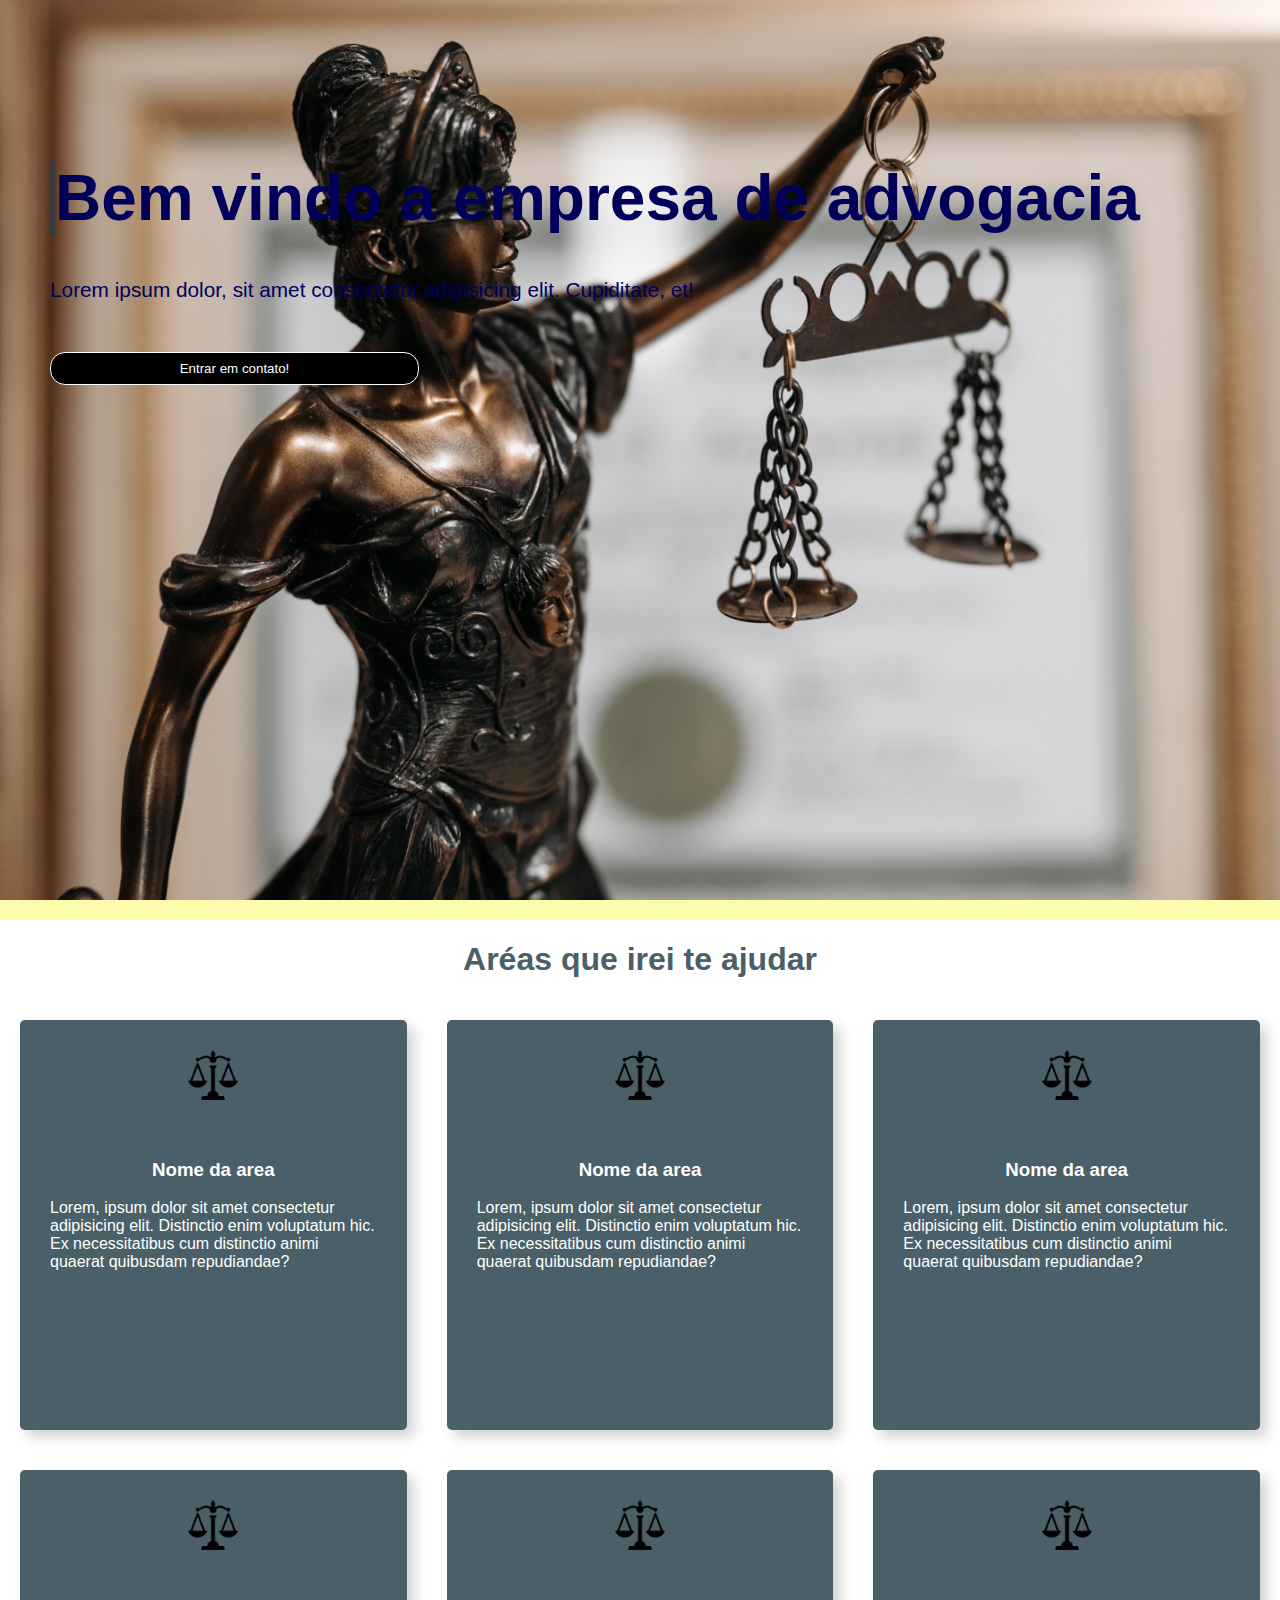
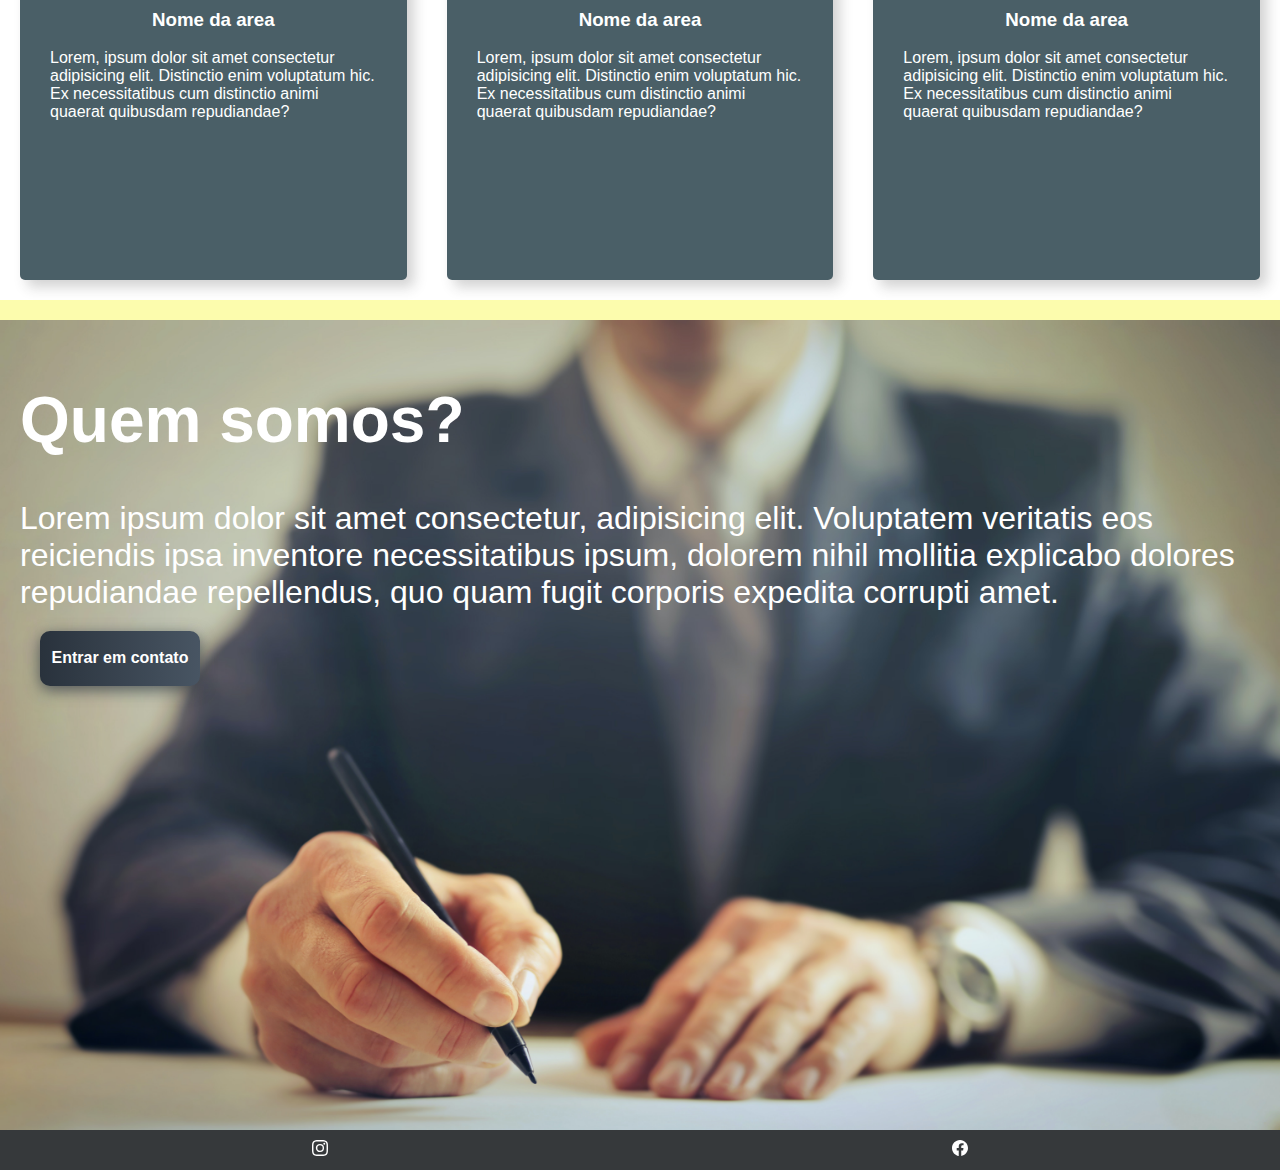
==== index.html @ be4ccffa "v" ====
<!DOCTYPE html>
<html lang="en">

<head>
    <meta charset="UTF-8">
    <meta http-equiv="X-UA-Compatible" content="IE=edge">
    <meta name="viewport" content="width=device-width, initial-scale=1.0">
    <title>Lawer Land</title>
    <link rel="stylesheet" href="style.css">
</head>

<body>

    <div class="header">
        <div class="container">
            <div class="title">
                <div class="logo"><img src="" alt=""></div>
                <h1>Bem vindo a empresa de advogacia </h1>
                <span class="text_about"> Lorem ipsum dolor, sit amet consectetur adipisicing elit. Cupiditate,
                    et!</span>
                <button class="bn1">Entrar em contato!</button>
            </div>
            <!-- <div class="background_img" style="background-color: pink;"><img src="" alt="imagem aqui"></div> -->
        </div>
    </div>

    <div class="separation"></div>


    <div class="container_categorias">
        <h1>Aréas que irei te ajudar</h1>
        <div class="categorias">

            <div class="card">
                <div class="card_img"> <img src="./media/lawerbalance.png" alt=""></div>
                <h3>Nome da area</h3>
                <div class="card_text">Lorem, ipsum dolor sit amet consectetur adipisicing elit. Distinctio enim
                    voluptatum hic. Ex necessitatibus cum distinctio animi quaerat quibusdam repudiandae?
                </div>
            </div>
            <div class="card">
                <div class="card_img"> <img src="./media/lawerbalance.png" alt=""></div>
                <h3>Nome da area</h3>
                <div class="card_text">Lorem, ipsum dolor sit amet consectetur adipisicing elit. Distinctio enim
                    voluptatum hic. Ex necessitatibus cum distinctio animi quaerat quibusdam repudiandae?
                </div>
            </div>
            <div class="card">
                <div class="card_img"> <img src="./media/lawerbalance.png" alt=""></div>
                <h3>Nome da area</h3>
                <div class="card_text">Lorem, ipsum dolor sit amet consectetur adipisicing elit. Distinctio enim
                    voluptatum hic. Ex necessitatibus cum distinctio animi quaerat quibusdam repudiandae?
                </div>
            </div>
            <div class="card">
                <div class="card_img"> <img src="./media/lawerbalance.png" alt=""></div>
                <h3>Nome da area</h3>
                <div class="card_text">Lorem, ipsum dolor sit amet consectetur adipisicing elit. Distinctio enim
                    voluptatum hic. Ex necessitatibus cum distinctio animi quaerat quibusdam repudiandae?
                </div>
            </div>
            <div class="card">
                <div class="card_img"> <img src="./media/lawerbalance.png" alt=""></div>
                <h3>Nome da area</h3>
                <div class="card_text">Lorem, ipsum dolor sit amet consectetur adipisicing elit. Distinctio enim
                    voluptatum hic. Ex necessitatibus cum distinctio animi quaerat quibusdam repudiandae?
                </div>
            </div>
            <div class="card">
                <div class="card_img"> <img src="./media/lawerbalance.png" alt=""></div>
                <h3>Nome da area</h3>
                <div class="card_text">Lorem, ipsum dolor sit amet consectetur adipisicing elit. Distinctio enim
                    voluptatum hic. Ex necessitatibus cum distinctio animi quaerat quibusdam repudiandae?
                </div>
            </div>


        </div>
    </div>

    <div class="separation"></div>

    <div class="about">

        <h1>Quem somos?</h1>
        <div class="about_text">Lorem ipsum dolor sit amet consectetur, adipisicing elit. Voluptatem veritatis eos
            reiciendis ipsa inventore necessitatibus ipsum, dolorem nihil mollitia explicabo dolores repudiandae
            repellendus, quo quam fugit corporis expedita corrupti amet.</div>
        <button class="bn632-hover bn25">Entrar em contato</button>

    </div>
    <div class="footer">
        <div class="social">
            <div class="social_icon">
                <svg xmlns="http://www.w3.org/2000/svg" width="16" height="16" fill="currentColor"
                    class="bi bi-instagram" viewBox="0 0 16 16">
                    <path
                        d="M8 0C5.829 0 5.556.01 4.703.048 3.85.088 3.269.222 2.76.42a3.917 3.917 0 0 0-1.417.923A3.927 3.927 0 0 0 .42 2.76C.222 3.268.087 3.85.048 4.7.01 5.555 0 5.827 0 8.001c0 2.172.01 2.444.048 3.297.04.852.174 1.433.372 1.942.205.526.478.972.923 1.417.444.445.89.719 1.416.923.51.198 1.09.333 1.942.372C5.555 15.99 5.827 16 8 16s2.444-.01 3.298-.048c.851-.04 1.434-.174 1.943-.372a3.916 3.916 0 0 0 1.416-.923c.445-.445.718-.891.923-1.417.197-.509.332-1.09.372-1.942C15.99 10.445 16 10.173 16 8s-.01-2.445-.048-3.299c-.04-.851-.175-1.433-.372-1.941a3.926 3.926 0 0 0-.923-1.417A3.911 3.911 0 0 0 13.24.42c-.51-.198-1.092-.333-1.943-.372C10.443.01 10.172 0 7.998 0h.003zm-.717 1.442h.718c2.136 0 2.389.007 3.232.046.78.035 1.204.166 1.486.275.373.145.64.319.92.599.28.28.453.546.598.92.11.281.24.705.275 1.485.039.843.047 1.096.047 3.231s-.008 2.389-.047 3.232c-.035.78-.166 1.203-.275 1.485a2.47 2.47 0 0 1-.599.919c-.28.28-.546.453-.92.598-.28.11-.704.24-1.485.276-.843.038-1.096.047-3.232.047s-2.39-.009-3.233-.047c-.78-.036-1.203-.166-1.485-.276a2.478 2.478 0 0 1-.92-.598 2.48 2.48 0 0 1-.6-.92c-.109-.281-.24-.705-.275-1.485-.038-.843-.046-1.096-.046-3.233 0-2.136.008-2.388.046-3.231.036-.78.166-1.204.276-1.486.145-.373.319-.64.599-.92.28-.28.546-.453.92-.598.282-.11.705-.24 1.485-.276.738-.034 1.024-.044 2.515-.045v.002zm4.988 1.328a.96.96 0 1 0 0 1.92.96.96 0 0 0 0-1.92zm-4.27 1.122a4.109 4.109 0 1 0 0 8.217 4.109 4.109 0 0 0 0-8.217zm0 1.441a2.667 2.667 0 1 1 0 5.334 2.667 2.667 0 0 1 0-5.334z" />
                </svg>
            </div>
            <div class="social_icon">
                <svg xmlns="http://www.w3.org/2000/svg" width="16" height="16" fill="currentColor"
                    class="bi bi-facebook" viewBox="0 0 16 16">
                    <path
                        d="M16 8.049c0-4.446-3.582-8.05-8-8.05C3.58 0-.002 3.603-.002 8.05c0 4.017 2.926 7.347 6.75 7.951v-5.625h-2.03V8.05H6.75V6.275c0-2.017 1.195-3.131 3.022-3.131.876 0 1.791.157 1.791.157v1.98h-1.009c-.993 0-1.303.621-1.303 1.258v1.51h2.218l-.354 2.326H9.25V16c3.824-.604 6.75-3.934 6.75-7.951z" />
                </svg>
            </div>
        </div>

        <!-- <div class="contact">
            <div class="contact_logo"><img src="./media/iconcompany.png" alt=""></div>
            <span>Lorem ipsum dolor sit amet, consectetur adipisicing elit. Nisi molestias molestiae voluptate inventore
                repellendus sapiente odio amet doloremque iste iure!</span>

            <h3>Minhas redes</h1>
                <div class="social">
                    <div class="social_icon">
                        <svg xmlns="http://www.w3.org/2000/svg" width="16" height="16" fill="currentColor"
                            class="bi bi-instagram" viewBox="0 0 16 16">
                            <path
                                d="M8 0C5.829 0 5.556.01 4.703.048 3.85.088 3.269.222 2.76.42a3.917 3.917 0 0 0-1.417.923A3.927 3.927 0 0 0 .42 2.76C.222 3.268.087 3.85.048 4.7.01 5.555 0 5.827 0 8.001c0 2.172.01 2.444.048 3.297.04.852.174 1.433.372 1.942.205.526.478.972.923 1.417.444.445.89.719 1.416.923.51.198 1.09.333 1.942.372C5.555 15.99 5.827 16 8 16s2.444-.01 3.298-.048c.851-.04 1.434-.174 1.943-.372a3.916 3.916 0 0 0 1.416-.923c.445-.445.718-.891.923-1.417.197-.509.332-1.09.372-1.942C15.99 10.445 16 10.173 16 8s-.01-2.445-.048-3.299c-.04-.851-.175-1.433-.372-1.941a3.926 3.926 0 0 0-.923-1.417A3.911 3.911 0 0 0 13.24.42c-.51-.198-1.092-.333-1.943-.372C10.443.01 10.172 0 7.998 0h.003zm-.717 1.442h.718c2.136 0 2.389.007 3.232.046.78.035 1.204.166 1.486.275.373.145.64.319.92.599.28.28.453.546.598.92.11.281.24.705.275 1.485.039.843.047 1.096.047 3.231s-.008 2.389-.047 3.232c-.035.78-.166 1.203-.275 1.485a2.47 2.47 0 0 1-.599.919c-.28.28-.546.453-.92.598-.28.11-.704.24-1.485.276-.843.038-1.096.047-3.232.047s-2.39-.009-3.233-.047c-.78-.036-1.203-.166-1.485-.276a2.478 2.478 0 0 1-.92-.598 2.48 2.48 0 0 1-.6-.92c-.109-.281-.24-.705-.275-1.485-.038-.843-.046-1.096-.046-3.233 0-2.136.008-2.388.046-3.231.036-.78.166-1.204.276-1.486.145-.373.319-.64.599-.92.28-.28.546-.453.92-.598.282-.11.705-.24 1.485-.276.738-.034 1.024-.044 2.515-.045v.002zm4.988 1.328a.96.96 0 1 0 0 1.92.96.96 0 0 0 0-1.92zm-4.27 1.122a4.109 4.109 0 1 0 0 8.217 4.109 4.109 0 0 0 0-8.217zm0 1.441a2.667 2.667 0 1 1 0 5.334 2.667 2.667 0 0 1 0-5.334z" />
                        </svg>
                    </div>
                    <div class="social_icon">
                        <svg xmlns="http://www.w3.org/2000/svg" width="16" height="16" fill="currentColor"
                            class="bi bi-facebook" viewBox="0 0 16 16">
                            <path
                                d="M16 8.049c0-4.446-3.582-8.05-8-8.05C3.58 0-.002 3.603-.002 8.05c0 4.017 2.926 7.347 6.75 7.951v-5.625h-2.03V8.05H6.75V6.275c0-2.017 1.195-3.131 3.022-3.131.876 0 1.791.157 1.791.157v1.98h-1.009c-.993 0-1.303.621-1.303 1.258v1.51h2.218l-.354 2.326H9.25V16c3.824-.604 6.75-3.934 6.75-7.951z" />
                        </svg>
                    </div>
                </div>
                <h3>Serviços</h3>
                <div>
                    <span>Serviço 1</span>
                    <span>Serviço 2</span>
                    <span>Serviço 3</span>
                </div>
        </div> -->


</body>

</html>
---- style.css ----
:root {
    --color-prim: #36393b;
    --color-2: #4a5f67;
    --color-3: #eee6ab;
    --color-4: #696758;

}

*,
*:before,
*:after {
    -webkit-box-sizing: border-box;
    -moz-box-sizing: border-box;
    box-sizing: border-box;
}

html {
    scroll-behavior: smooth;
}

body {
    margin: 0;
    font-family: 'Helvetica', 'Arial', sans-serif;
    color: white;
}

.header {
    padding-top: 100px;
    height: 100vh;
    background-image: url('./media/lawerback.jpg');
    background-size: cover;
    background-blend-mode: color-burn 2px;
    background-color: var(--color-prim);
    background-repeat: no-repeat;
    width: 100%;
    color: rgb(0, 0, 90);
}

.title {
    display: flex;
    flex-direction: column;
    padding-left: 50px;
    width: 100%;
}

.title h1 {
    border-left: 5px solid var(--color-prim);
    font-size: 400%;
}



.title .text_about {
    margin-bottom: 50px;
    font-size: 1.3rem;
}

.separation {
    width: 100%;
    height: 20px;
    background-color: rgb(252, 252, 173);
}


.categorias {
    width: 100%;
    display: grid;
    grid-template-columns: 1fr 1fr 1fr;
    min-height: 100vh;
    flex-direction: column;
}

.container_categorias h1 {
    color: var(--color-2);
    display: flex;
    justify-content: center;
}

.card {
    display: flex;
    background-color: #4a5f67;
    border-radius: 5px;
    box-shadow: 7px 7px 13px 0px rgb(50 50 50 / 22%);
    padding: 30px;
    margin: 20px;
    transition: all 0.3s ease-out;
    flex-direction: column;
    align-items: center;
}

.card_img {
    display: flex;
    justify-content: center;
    margin-bottom: 40px;
}

.card_img img {

    width: 50px;


}

.about {
    background-image: url('./media/pexels-andrea-piacquadio-3771097.jpg');
    background-size: cover;
    background-position: top;
    padding: 20px;
    min-height: 90vh;
    background-color: var(--color-prim);
}

.about h1 {
    font-size: 4rem;
}

.about_text {
    font-size: 200%;
}

.contact {
    min-height: 50vh;
    background-color: var(--color-prim);
}

.footer .social {
    height: 40px;
    display: flex;
    align-items: center;
    justify-content: space-around;
    background-color: var(--color-prim);
}

/* MEDIA SOCIAL */
@media(max-width:450px) {
    .title h1 {
        font-size: 300%;
    }

    .header {
        padding-top: 10px;
    }

    .title .text_about {
        margin-top: 40px;
        margin-bottom: 50px;
        font-size: 1.3rem;
    }

    .bn1 {
        width: 60% !important;
        height: 40px;
    }

    .categorias {
        grid-template-columns: 1fr;
    }

    .about_text {
        font-size: 150%;
    }
}

/* FEATURES */
.bn1 {
    width: 30%;
    background-color: #000000;
    display: inline-block;
    padding: 0.6em 1.7em;
    border: 0.1em solid #ffffff;
    margin: 0 0.3em 0.3em 0;
    border-radius: 1.12em;
    box-sizing: border-box;
    text-decoration: none;
    font-family: "Roboto", sans-serif;
    font-weight: 300;
    color: #ffffff;
    text-align: center;
    transition: all 0.2s;
}

.bn1:hover {
    color: #000000;
    background-color: #ffffff;
}


.bn632-hover {
    width: 160px;
    font-size: 16px;
    font-weight: 600;
    color: #fff;
    background-color: #000000;
    cursor: pointer;
    margin: 20px;
    height: 55px;
    text-align: center;
    border: none;
    background-size: 300% 100%;
    border-radius: 10px;
    moz-transition: all .4s ease-in-out;
    -o-transition: all .4s ease-in-out;
    -webkit-transition: all .4s ease-in-out;
    transition: all .4s ease-in-out;
}

.bn632-hover:hover {
    background-position: 100% 0;
    moz-transition: all .4s ease-in-out;
    -o-transition: all .4s ease-in-out;
    -webkit-transition: all .4s ease-in-out;
    transition: all .4s ease-in-out;
}

.bn632-hover:focus {
    outline: none;
}

.bn632-hover.bn25 {
    background-image: linear-gradient(to right,
            #29323c,
            #485563,
            #353c41,
            #eee6ab);
    box-shadow: 0 4px 15px 0 rgba(45, 54, 65, 0.75);
}
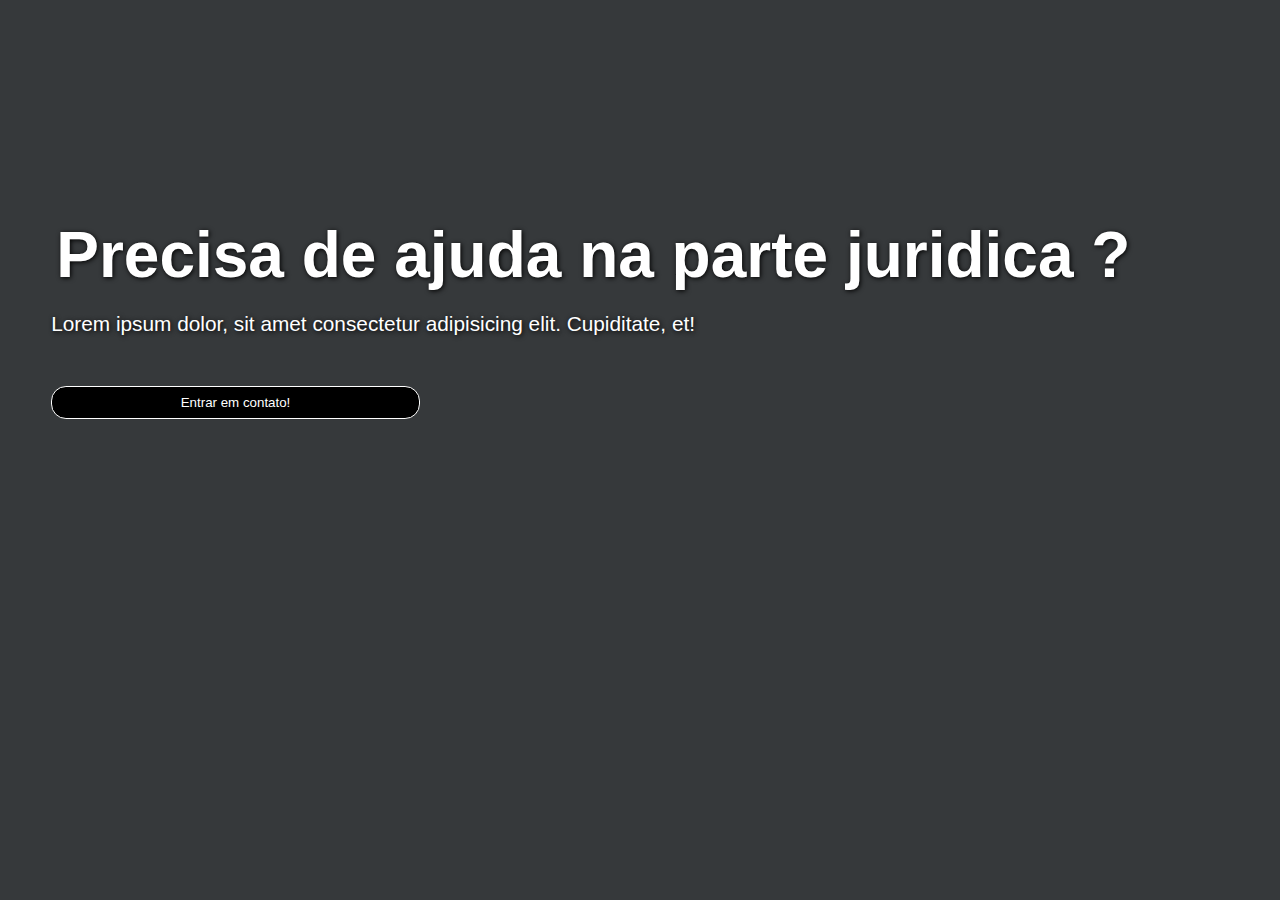
==== commit 6f5c09f0: "." ====
--- a/index.html
+++ b/index.html
@@ -1,118 +1,93 @@
 <!DOCTYPE html>
 <html lang="en">
-
 <head>
     <meta charset="UTF-8">
     <meta http-equiv="X-UA-Compatible" content="IE=edge">
     <meta name="viewport" content="width=device-width, initial-scale=1.0">
-    <title>Lawer Land</title>
-    <link rel="stylesheet" href="style.css">
+    <title>Document</title>
+    <link rel="stylesheet" href="style2.css">
 </head>
+<body>
+    <div class="container">
+        
+        <section class=" first child">
+            <div class="header">
+                    <div class="title">
+                        <div class="logo"><img src="" alt=""></div>
+                        <h1>Precisa de ajuda na parte juridica ? </h1>
+                        <span class="text_about"> Lorem ipsum dolor, sit amet consectetur adipisicing elit. Cupiditate,
+                            et!</span>
+                        <button class="bn1">Entrar em contato!</button>
+                    </div>
+                    <!-- <div class="background_img" style="background-color: pink;"><img src="" alt="imagem aqui"></div> -->
+            </div>
+        
+        </section>
 
-<body>
+        <section class="second child"> 
+            <div class="container_categorias">
 
-    <div class="header">
-        <div class="container">
-            <div class="title">
-                <div class="logo"><img src="" alt=""></div>
-                <h1>Bem vindo a empresa de advogacia </h1>
-                <span class="text_about"> Lorem ipsum dolor, sit amet consectetur adipisicing elit. Cupiditate,
-                    et!</span>
-                <button class="bn1">Entrar em contato!</button>
-            </div>
-            <!-- <div class="background_img" style="background-color: pink;"><img src="" alt="imagem aqui"></div> -->
-        </div>
-    </div>
-
-    <div class="separation"></div>
-
-
-    <div class="container_categorias">
-        <h1>Aréas que irei te ajudar</h1>
-        <div class="categorias">
-
-            <div class="card">
-                <div class="card_img"> <img src="./media/lawerbalance.png" alt=""></div>
-                <h3>Nome da area</h3>
-                <div class="card_text">Lorem, ipsum dolor sit amet consectetur adipisicing elit. Distinctio enim
-                    voluptatum hic. Ex necessitatibus cum distinctio animi quaerat quibusdam repudiandae?
+                <h1>Aréas que irei te ajudar</h1>
+                <div class="categorias">
+                    <div class="card">
+                        <div class="card_img"> <img src="./media/lawerbalance.png" alt=""></div>
+                        <h3>Nome da area</h3>
+                        <div class="card_text">Lorem, ipsum dolor sit amet consectetur adipisicing elit. Distinctio enim
+                            voluptatum hic. Ex necessitatibus cum distinctio animi quaerat quibusdam repudiandae?
+                        </div>
+                    </div>
+                    <div class="card">
+                        <div class="card_img"> <img src="./media/lawerbalance.png" alt=""></div>
+                        <h3>Nome da area</h3>
+                        <div class="card_text">Lorem, ipsum dolor sit amet consectetur adipisicing elit. Distinctio enim
+                            voluptatum hic. Ex necessitatibus cum distinctio animi quaerat quibusdam repudiandae?
+                        </div>
+                    </div>
+                    <div class="card">
+                        <div class="card_img"> <img src="./media/lawerbalance.png" alt=""></div>
+                        <h3>Nome da area</h3>
+                        <div class="card_text">Lorem, ipsum dolor sit amet consectetur adipisicing elit. Distinctio enim
+                            voluptatum hic. Ex necessitatibus cum distinctio animi quaerat quibusdam repudiandae?
+                        </div>
+                    </div>
+                    <div class="card">
+                        <div class="card_img"> <img src="./media/lawerbalance.png" alt=""></div>
+                        <h3>Nome da area</h3>
+                        <div class="card_text">Lorem, ipsum dolor sit amet consectetur adipisicing elit. Distinctio enim
+                            voluptatum hic. Ex necessitatibus cum distinctio animi quaerat quibusdam repudiandae?
+                        </div>
+                    </div>
+                    <div class="card">
+                        <div class="card_img"> <img src="./media/lawerbalance.png" alt=""></div>
+                        <h3>Nome da area</h3>
+                        <div class="card_text">Lorem, ipsum dolor sit amet consectetur adipisicing elit. Distinctio enim
+                            voluptatum hic. Ex necessitatibus cum distinctio animi quaerat quibusdam repudiandae?
+                        </div>
+                    </div>
+                    <div class="card">
+                        <div class="card_img"> <img src="./media/lawerbalance.png" alt=""></div>
+                        <h3>Nome da area</h3>
+                        <div class="card_text">Lorem, ipsum dolor sit amet consectetur adipisicing elit. Distinctio enim
+                            voluptatum hic. Ex necessitatibus cum distinctio animi quaerat quibusdam repudiandae?
+                        </div>
+                    </div>
+        
+        
                 </div>
             </div>
-            <div class="card">
-                <div class="card_img"> <img src="./media/lawerbalance.png" alt=""></div>
-                <h3>Nome da area</h3>
-                <div class="card_text">Lorem, ipsum dolor sit amet consectetur adipisicing elit. Distinctio enim
-                    voluptatum hic. Ex necessitatibus cum distinctio animi quaerat quibusdam repudiandae?
-                </div>
+        
+
+        
+            <div class="about">
+        
+                <h1>Quem somos?</h1>
+                <div class="about_text">Lorem ipsum dolor sit amet consectetur, adipisicing elit. Voluptatem veritatis eos
+                    reiciendis ipsa inventore necessitatibus ipsum, dolorem nihil mollitia explicabo dolores repudiandae
+                    repellendus, quo quam fugit corporis expedita corrupti amet.</div>
+                <button class="bn632-hover bn25">Entrar em contato</button>
+        
             </div>
-            <div class="card">
-                <div class="card_img"> <img src="./media/lawerbalance.png" alt=""></div>
-                <h3>Nome da area</h3>
-                <div class="card_text">Lorem, ipsum dolor sit amet consectetur adipisicing elit. Distinctio enim
-                    voluptatum hic. Ex necessitatibus cum distinctio animi quaerat quibusdam repudiandae?
-                </div>
-            </div>
-            <div class="card">
-                <div class="card_img"> <img src="./media/lawerbalance.png" alt=""></div>
-                <h3>Nome da area</h3>
-                <div class="card_text">Lorem, ipsum dolor sit amet consectetur adipisicing elit. Distinctio enim
-                    voluptatum hic. Ex necessitatibus cum distinctio animi quaerat quibusdam repudiandae?
-                </div>
-            </div>
-            <div class="card">
-                <div class="card_img"> <img src="./media/lawerbalance.png" alt=""></div>
-                <h3>Nome da area</h3>
-                <div class="card_text">Lorem, ipsum dolor sit amet consectetur adipisicing elit. Distinctio enim
-                    voluptatum hic. Ex necessitatibus cum distinctio animi quaerat quibusdam repudiandae?
-                </div>
-            </div>
-            <div class="card">
-                <div class="card_img"> <img src="./media/lawerbalance.png" alt=""></div>
-                <h3>Nome da area</h3>
-                <div class="card_text">Lorem, ipsum dolor sit amet consectetur adipisicing elit. Distinctio enim
-                    voluptatum hic. Ex necessitatibus cum distinctio animi quaerat quibusdam repudiandae?
-                </div>
-            </div>
-
-
-        </div>
-    </div>
-
-    <div class="separation"></div>
-
-    <div class="about">
-
-        <h1>Quem somos?</h1>
-        <div class="about_text">Lorem ipsum dolor sit amet consectetur, adipisicing elit. Voluptatem veritatis eos
-            reiciendis ipsa inventore necessitatibus ipsum, dolorem nihil mollitia explicabo dolores repudiandae
-            repellendus, quo quam fugit corporis expedita corrupti amet.</div>
-        <button class="bn632-hover bn25">Entrar em contato</button>
-
-    </div>
-    <div class="footer">
-        <div class="social">
-            <div class="social_icon">
-                <svg xmlns="http://www.w3.org/2000/svg" width="16" height="16" fill="currentColor"
-                    class="bi bi-instagram" viewBox="0 0 16 16">
-                    <path
-                        d="M8 0C5.829 0 5.556.01 4.703.048 3.85.088 3.269.222 2.76.42a3.917 3.917 0 0 0-1.417.923A3.927 3.927 0 0 0 .42 2.76C.222 3.268.087 3.85.048 4.7.01 5.555 0 5.827 0 8.001c0 2.172.01 2.444.048 3.297.04.852.174 1.433.372 1.942.205.526.478.972.923 1.417.444.445.89.719 1.416.923.51.198 1.09.333 1.942.372C5.555 15.99 5.827 16 8 16s2.444-.01 3.298-.048c.851-.04 1.434-.174 1.943-.372a3.916 3.916 0 0 0 1.416-.923c.445-.445.718-.891.923-1.417.197-.509.332-1.09.372-1.942C15.99 10.445 16 10.173 16 8s-.01-2.445-.048-3.299c-.04-.851-.175-1.433-.372-1.941a3.926 3.926 0 0 0-.923-1.417A3.911 3.911 0 0 0 13.24.42c-.51-.198-1.092-.333-1.943-.372C10.443.01 10.172 0 7.998 0h.003zm-.717 1.442h.718c2.136 0 2.389.007 3.232.046.78.035 1.204.166 1.486.275.373.145.64.319.92.599.28.28.453.546.598.92.11.281.24.705.275 1.485.039.843.047 1.096.047 3.231s-.008 2.389-.047 3.232c-.035.78-.166 1.203-.275 1.485a2.47 2.47 0 0 1-.599.919c-.28.28-.546.453-.92.598-.28.11-.704.24-1.485.276-.843.038-1.096.047-3.232.047s-2.39-.009-3.233-.047c-.78-.036-1.203-.166-1.485-.276a2.478 2.478 0 0 1-.92-.598 2.48 2.48 0 0 1-.6-.92c-.109-.281-.24-.705-.275-1.485-.038-.843-.046-1.096-.046-3.233 0-2.136.008-2.388.046-3.231.036-.78.166-1.204.276-1.486.145-.373.319-.64.599-.92.28-.28.546-.453.92-.598.282-.11.705-.24 1.485-.276.738-.034 1.024-.044 2.515-.045v.002zm4.988 1.328a.96.96 0 1 0 0 1.92.96.96 0 0 0 0-1.92zm-4.27 1.122a4.109 4.109 0 1 0 0 8.217 4.109 4.109 0 0 0 0-8.217zm0 1.441a2.667 2.667 0 1 1 0 5.334 2.667 2.667 0 0 1 0-5.334z" />
-                </svg>
-            </div>
-            <div class="social_icon">
-                <svg xmlns="http://www.w3.org/2000/svg" width="16" height="16" fill="currentColor"
-                    class="bi bi-facebook" viewBox="0 0 16 16">
-                    <path
-                        d="M16 8.049c0-4.446-3.582-8.05-8-8.05C3.58 0-.002 3.603-.002 8.05c0 4.017 2.926 7.347 6.75 7.951v-5.625h-2.03V8.05H6.75V6.275c0-2.017 1.195-3.131 3.022-3.131.876 0 1.791.157 1.791.157v1.98h-1.009c-.993 0-1.303.621-1.303 1.258v1.51h2.218l-.354 2.326H9.25V16c3.824-.604 6.75-3.934 6.75-7.951z" />
-                </svg>
-            </div>
-        </div>
-
-        <!-- <div class="contact">
-            <div class="contact_logo"><img src="./media/iconcompany.png" alt=""></div>
-            <span>Lorem ipsum dolor sit amet, consectetur adipisicing elit. Nisi molestias molestiae voluptate inventore
-                repellendus sapiente odio amet doloremque iste iure!</span>
-
-            <h3>Minhas redes</h1>
+            <div class="footer">
                 <div class="social">
                     <div class="social_icon">
                         <svg xmlns="http://www.w3.org/2000/svg" width="16" height="16" fill="currentColor"
@@ -129,15 +104,9 @@
                         </svg>
                     </div>
                 </div>
-                <h3>Serviços</h3>
-                <div>
-                    <span>Serviço 1</span>
-                    <span>Serviço 2</span>
-                    <span>Serviço 3</span>
-                </div>
-        </div> -->
+        
+        </section>
 
-
+    </div>
 </body>
-
 </html>--- a/style2.css
+++ b/style2.css
@@ -0,0 +1,277 @@
+:root {
+    --color-prim: #36393b;
+    --color-2: #4a5f67;
+    --color-3: #eee6ab;
+    --color-4: #696758;
+
+}
+
+*,
+*:before,
+*:after {
+    -webkit-box-sizing: border-box;
+    -moz-box-sizing: border-box;
+    box-sizing: border-box;
+    margin: 0;
+}
+html {
+    scroll-behavior: smooth;
+}
+
+body {
+    margin: 0;
+    font-family: 'Helvetica', 'Arial', sans-serif;
+    color: white;
+    width: 100vw;
+    height: 100vh;
+}
+
+.box{
+    width: 300px;
+    height: 200px;
+    background-color: red;
+    margin: 20px;
+}
+.container{
+    width: 100%;
+    height: 100%;
+    background-color: beige;
+    scroll-snap-type: y mandatory ;
+    overflow-y: scroll;
+    overflow-x: hidden;
+}
+.first{
+    width: 100vw;
+    height: 100vh;
+    scroll-snap-align: start;  
+}
+.second{
+    padding-top: 20px;
+    height: max-content;
+    scroll-behavior: smooth;
+    scroll-snap-align: start end;
+}
+
+.container section {
+    min-width: 100vw;
+    min-height: 100vh;
+}
+
+
+
+
+
+.header {
+    padding-top: 100px;
+    height: 100vh;
+    background-image: url('./media/lawerback.png');
+    background-size: cover;
+    background-blend-mode: color-burn 2px;
+    background-color: var(--color-prim);
+    background-repeat: no-repeat;
+    max-width: 100%;
+}
+
+.title {
+    text-shadow: 1px 1px 5px black;
+    margin-top: 100px;
+    display: flex;
+    padding-left: 4%;
+    width: 100%;
+    height: 100%;
+    justify-content: flex-start;
+    flex-direction: column;
+
+}
+
+.title h1 {
+    border-left: 5px solid var(--color-prim);
+    font-size: 400%;
+}
+
+
+
+.title .text_about {
+    margin-bottom: 50px;
+    font-size: 1.3rem;
+    margin-top: 20px;
+}
+
+.separation {
+    width: 100%;
+    height: 20px;
+    background-color: rgb(252, 252, 173);
+}
+
+
+.categorias {
+    width: 100%;
+    display: grid;
+    grid-template-columns: 1fr 1fr 1fr;
+    min-height: 100vh;
+    flex-direction: column;
+    padding: 20px 0px 40px 0px;
+}
+
+.container_categorias h1 {
+    color: var(--color-2);
+    display: flex;
+    justify-content: center;
+}
+
+.card {
+    display: flex;
+    background-color: #4a5f67;
+    border-radius: 5px;
+    box-shadow: 7px 7px 13px 0px rgb(50 50 50 / 22%);
+    padding: 30px;
+    margin: 20px;
+    transition: all 0.3s ease-out;
+    flex-direction: column;
+    align-items: center;
+}
+
+.card_img {
+    display: flex;
+    justify-content: center;
+    margin-bottom: 40px;
+}
+
+.card_img img {
+
+    width: 50px;
+
+
+}
+
+.about {
+    text-shadow: 1px 1px 5px black;
+    background-image: url('./media/pexels-andrea-piacquadio-3771097.jpg');
+    background-size: cover;
+    background-position: top;
+    padding: 20px;
+    min-height: 90vh;
+    background-color: var(--color-prim);
+}
+
+.about h1 {
+    font-size: 4rem;
+}
+
+.about_text {
+    font-size: 200%;
+}
+
+.contact {
+    min-height: 50vh;
+    background-color: var(--color-prim);
+}
+
+.footer .social {
+    height: 40px;
+    display: flex;
+    align-items: center;
+    justify-content: space-around;
+    background-color: var(--color-prim);
+}
+
+/* MEDIA SOCIAL */
+@media (max-width:768px) {
+    .categorias {
+        grid-template-columns: 1fr 1fr;
+    }
+}
+
+@media(max-width:450px) {
+    .title h1 {
+        font-size: 300%;
+    }
+
+    .header {
+        padding-top: 10px;
+    }
+
+    .title .text_about {
+        margin-top: 40px;
+        margin-bottom: 50px;
+        font-size: 1.3rem;
+    }
+
+    .bn1 {
+        width: 60% !important;
+        height: 40px;
+    }
+
+    .categorias {
+        grid-template-columns: 1fr;
+    }
+
+    .about_text {
+        font-size: 150%;
+    }
+}
+
+/* FEATURES */
+.bn1 {
+    width: 30%;
+    background-color: #000000;
+    display: inline-block;
+    padding: 0.6em 1.7em;
+    border: 0.1em solid #ffffff;
+    margin: 0 0.3em 0.3em 0;
+    border-radius: 1.12em;
+    box-sizing: border-box;
+    text-decoration: none;
+    font-family: 'Helvetica', 'Arial', sans-serif;
+
+    font-weight: 300;
+    color: #ffffff;
+    text-align: center;
+    transition: all 0.2s;
+}
+
+.bn1:hover {
+    color: #000000;
+    background-color: #ffffff;
+}
+
+
+.bn632-hover {
+    width: 160px;
+    font-size: 16px;
+    font-weight: 600;
+    color: #fff;
+    background-color: #000000;
+    cursor: pointer;
+    margin: 20px;
+    height: 55px;
+    text-align: center;
+    border: none;
+    background-size: 300% 100%;
+    border-radius: 10px;
+    moz-transition: all .4s ease-in-out;
+    -o-transition: all .4s ease-in-out;
+    -webkit-transition: all .4s ease-in-out;
+    transition: all .4s ease-in-out;
+}
+
+.bn632-hover:hover {
+    background-position: 100% 0;
+    moz-transition: all .4s ease-in-out;
+    -o-transition: all .4s ease-in-out;
+    -webkit-transition: all .4s ease-in-out;
+    transition: all .4s ease-in-out;
+}
+
+.bn632-hover:focus {
+    outline: none;
+}
+
+.bn632-hover.bn25 {
+    background-image: linear-gradient(to right,
+            #29323c,
+            #485563,
+            #353c41,
+            #eee6ab);
+    box-shadow: 0 4px 15px 0 rgba(45, 54, 65, 0.75);
+}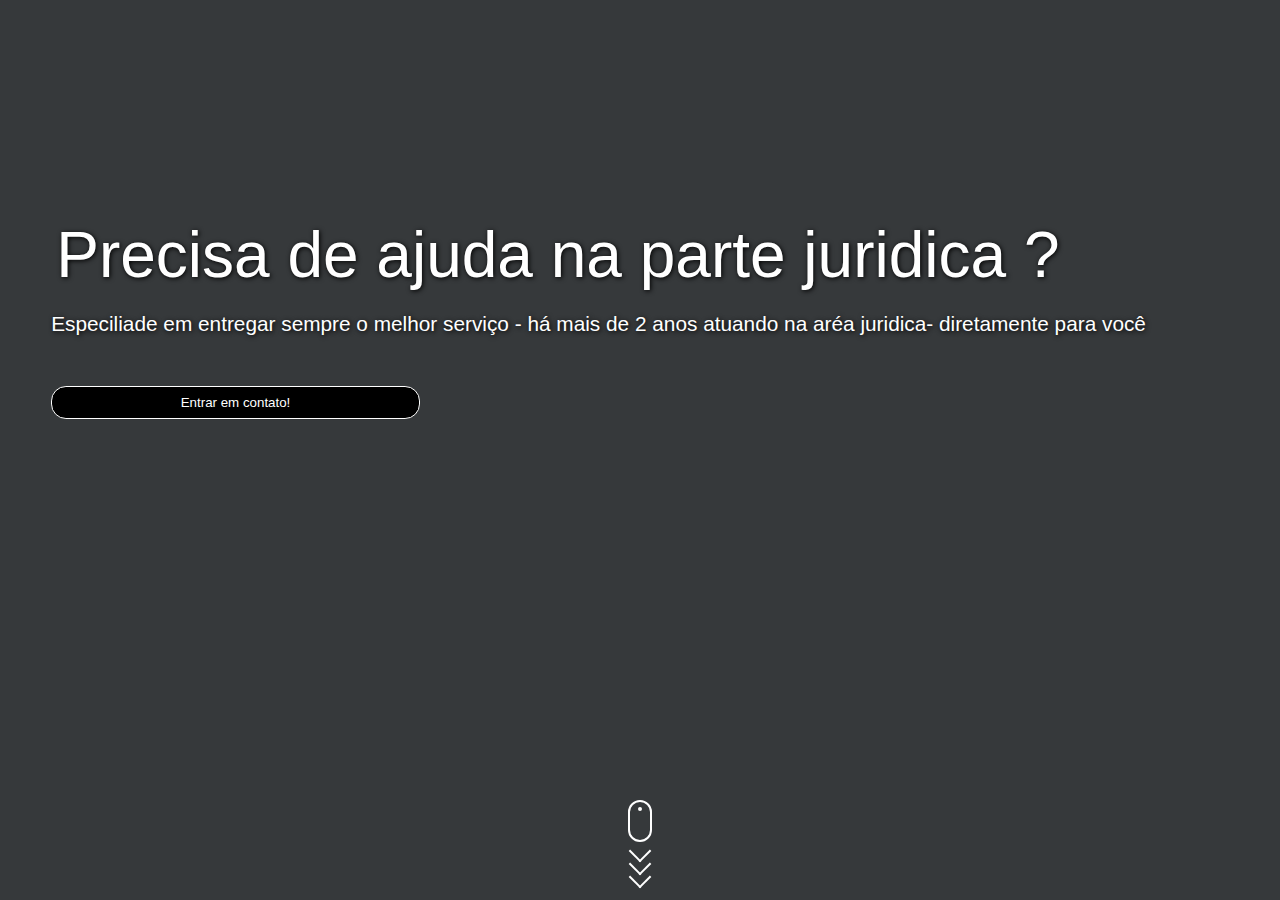
==== commit 10bf2951: "." ====
--- a/index.html
+++ b/index.html
@@ -6,25 +6,35 @@
     <meta name="viewport" content="width=device-width, initial-scale=1.0">
     <title>Document</title>
     <link rel="stylesheet" href="style2.css">
+
 </head>
 <body>
     <div class="container">
         
-        <section class=" first child">
+        <section class=" first child reveal">
             <div class="header">
                     <div class="title">
                         <div class="logo"><img src="" alt=""></div>
-                        <h1>Precisa de ajuda na parte juridica ? </h1>
-                        <span class="text_about"> Lorem ipsum dolor, sit amet consectetur adipisicing elit. Cupiditate,
-                            et!</span>
+                        <h1>Precisa de <strong>ajuda na parte juridica</strong> ? </h1>
+                        <span class="text_about">Especiliade em entregar sempre o melhor serviço - há mais de 2 anos atuando na aréa juridica- diretamente para você </span>
                         <button class="bn1">Entrar em contato!</button>
                     </div>
+                    <div class="mouse_scroll">
+        
+                        <div class="mouse">
+                            <div class="wheel"></div>
+                        </div>
+                        <div>
+                            <span class="m_scroll_arrows unu"></span>
+                            <span class="m_scroll_arrows doi"></span>
+                            <span class="m_scroll_arrows trei"></span>
+                        </div>
+                </div>
                     <!-- <div class="background_img" style="background-color: pink;"><img src="" alt="imagem aqui"></div> -->
             </div>
-        
         </section>
 
-        <section class="second child"> 
+        <section class="second child reveal"> 
             <div class="container_categorias">
 
                 <h1>Aréas que irei te ajudar</h1>
@@ -109,4 +119,5 @@
 
     </div>
 </body>
+<script src="config.js"></script>
 </html>--- a/style2.css
+++ b/style2.css
@@ -62,6 +62,9 @@
 
 
 .header {
+    display: flex;
+    flex-direction: column;
+    justify-content: space-between;
     padding-top: 100px;
     height: 100vh;
     background-image: url('./media/lawerback.png');
@@ -78,7 +81,7 @@
     display: flex;
     padding-left: 4%;
     width: 100%;
-    height: 100%;
+
     justify-content: flex-start;
     flex-direction: column;
 
@@ -87,6 +90,7 @@
 .title h1 {
     border-left: 5px solid var(--color-prim);
     font-size: 400%;
+    font-weight: lighter;
 }
 
 
@@ -143,15 +147,21 @@
 
 
 }
-
+.card_text{
+    margin: 20px 0px;
+}
 .about {
     text-shadow: 1px 1px 5px black;
     background-image: url('./media/pexels-andrea-piacquadio-3771097.jpg');
     background-size: cover;
     background-position: top;
-    padding: 20px;
-    min-height: 90vh;
+    padding: 10%;
+    min-height: 80vh;
     background-color: var(--color-prim);
+    display: flex;
+    flex-direction: column;
+    justify-content: center;
+    align-items: flex-start;
 }
 
 .about h1 {
@@ -159,6 +169,7 @@
 }
 
 .about_text {
+    margin: 30px 0px;
     font-size: 200%;
 }
 
@@ -184,7 +195,7 @@
 
 @media(max-width:450px) {
     .title h1 {
-        font-size: 300%;
+        font-size: 270%;
     }
 
     .header {
@@ -207,7 +218,7 @@
     }
 
     .about_text {
-        font-size: 150%;
+        font-size: 130%;
     }
 }
 
@@ -243,7 +254,6 @@
     color: #fff;
     background-color: #000000;
     cursor: pointer;
-    margin: 20px;
     height: 55px;
     text-align: center;
     border: none;
@@ -274,4 +284,175 @@
             #353c41,
             #eee6ab);
     box-shadow: 0 4px 15px 0 rgba(45, 54, 65, 0.75);
-}+}
+
+
+
+.mouse_scroll {
+	display: block;
+	margin: 0 auto;
+	width: 24px;
+	height: 100px;
+	margin-top: 125px;
+}
+
+
+.m_scroll_arrows
+{
+  display: block;
+  width: 5px;
+  height: 5px;
+  -ms-transform: rotate(45deg); /* IE 9 */
+  -webkit-transform: rotate(45deg); /* Chrome, Safari, Opera */
+  transform: rotate(45deg);
+   
+  border-right: 2px solid white;
+  border-bottom: 2px solid white;
+  margin: 0 0 3px 4px;
+  
+  width: 16px;
+  height: 16px;
+}
+
+
+.unu
+{
+  margin-top: 1px;
+}
+
+.unu, .doi, .trei
+{
+    -webkit-animation: mouse-scroll 1s infinite;
+    -moz-animation: mouse-scroll 1s infinite;
+    animation: mouse-scroll 1s infinite;
+  
+}
+
+.unu
+{
+  -webkit-animation-delay: .1s;
+  -moz-animation-delay: .1s;
+  -webkit-animation-direction: alternate;
+  
+  animation-direction: alternate;
+  animation-delay: alternate;
+}
+
+.doi
+{
+  -webkit-animation-delay: .2s;
+  -moz-animation-delay: .2s;
+  -webkit-animation-direction: alternate;
+  
+  animation-delay: .2s;
+  animation-direction: alternate;
+  
+  margin-top: -6px;
+}
+
+.trei
+{
+  -webkit-animation-delay: .3s;
+  -moz-animation-delay: .3s;
+  -webkit-animation-direction: alternate;
+  
+  animation-delay: .3s;
+  animation-direction: alternate;
+  
+  
+  margin-top: -6px;
+}
+
+.mouse {
+  height: 42px;
+  width: 24px;
+  border-radius: 14px;
+  transform: none;
+  border: 2px solid white;
+  top: 170px;
+}
+
+.wheel {
+  height: 5px;
+  width: 2px;
+  display: block;
+  margin: 5px auto;
+  background: white;
+  position: relative;
+  
+  height: 4px;
+  width: 4px;
+  border: 2px solid #fff;
+  -webkit-border-radius: 8px;
+          border-radius: 8px;
+}
+
+.wheel {
+  -webkit-animation: mouse-wheel 0.6s linear infinite;
+  -moz-animation: mouse-wheel 0.6s linear infinite;
+  animation: mouse-wheel 0.6s linear infinite;
+}
+
+@-webkit-keyframes mouse-wheel{
+   0% {
+    opacity: 1;
+    -webkit-transform: translateY(0);
+    -ms-transform: translateY(0);
+    transform: translateY(0);
+  }
+
+  100% {
+    opacity: 0;
+    -webkit-transform: translateY(6px);
+    -ms-transform: translateY(6px);
+    transform: translateY(6px);
+  }
+}
+@-moz-keyframes mouse-wheel {
+  0% { top: 1px; }
+  25% { top: 2px; }
+  50% { top: 3px;}
+  75% { top: 2px;}
+  100% { top: 1px;}
+}
+@-o-keyframes mouse-wheel {
+
+   0% { top: 1px; }
+  25% { top: 2px; }
+  50% { top: 3px;}
+  75% { top: 2px;}
+  100% { top: 1px;}
+}
+@keyframes mouse-wheel {
+
+   0% { top: 1px; }
+  25% { top: 2px; }
+  50% { top: 3px;}
+  75% { top: 2px;}
+  100% { top: 1px;}
+}
+
+@-webkit-keyframes mouse-scroll {
+
+  0%   { opacity: 0;}
+  50%  { opacity: .5;}
+  100% { opacity: 1;}
+}
+@-moz-keyframes mouse-scroll {
+
+  0%   { opacity: 0; }
+  50%  { opacity: .5; }
+  100% { opacity: 1; }
+}
+@-o-keyframes mouse-scroll {
+
+  0%   { opacity: 0; }
+  50%  { opacity: .5; }
+  100% { opacity: 1; }
+}
+@keyframes mouse-scroll {
+
+  0%   { opacity: 0; }
+  50%  { opacity: .5; }
+  100% { opacity: 1; }
+}
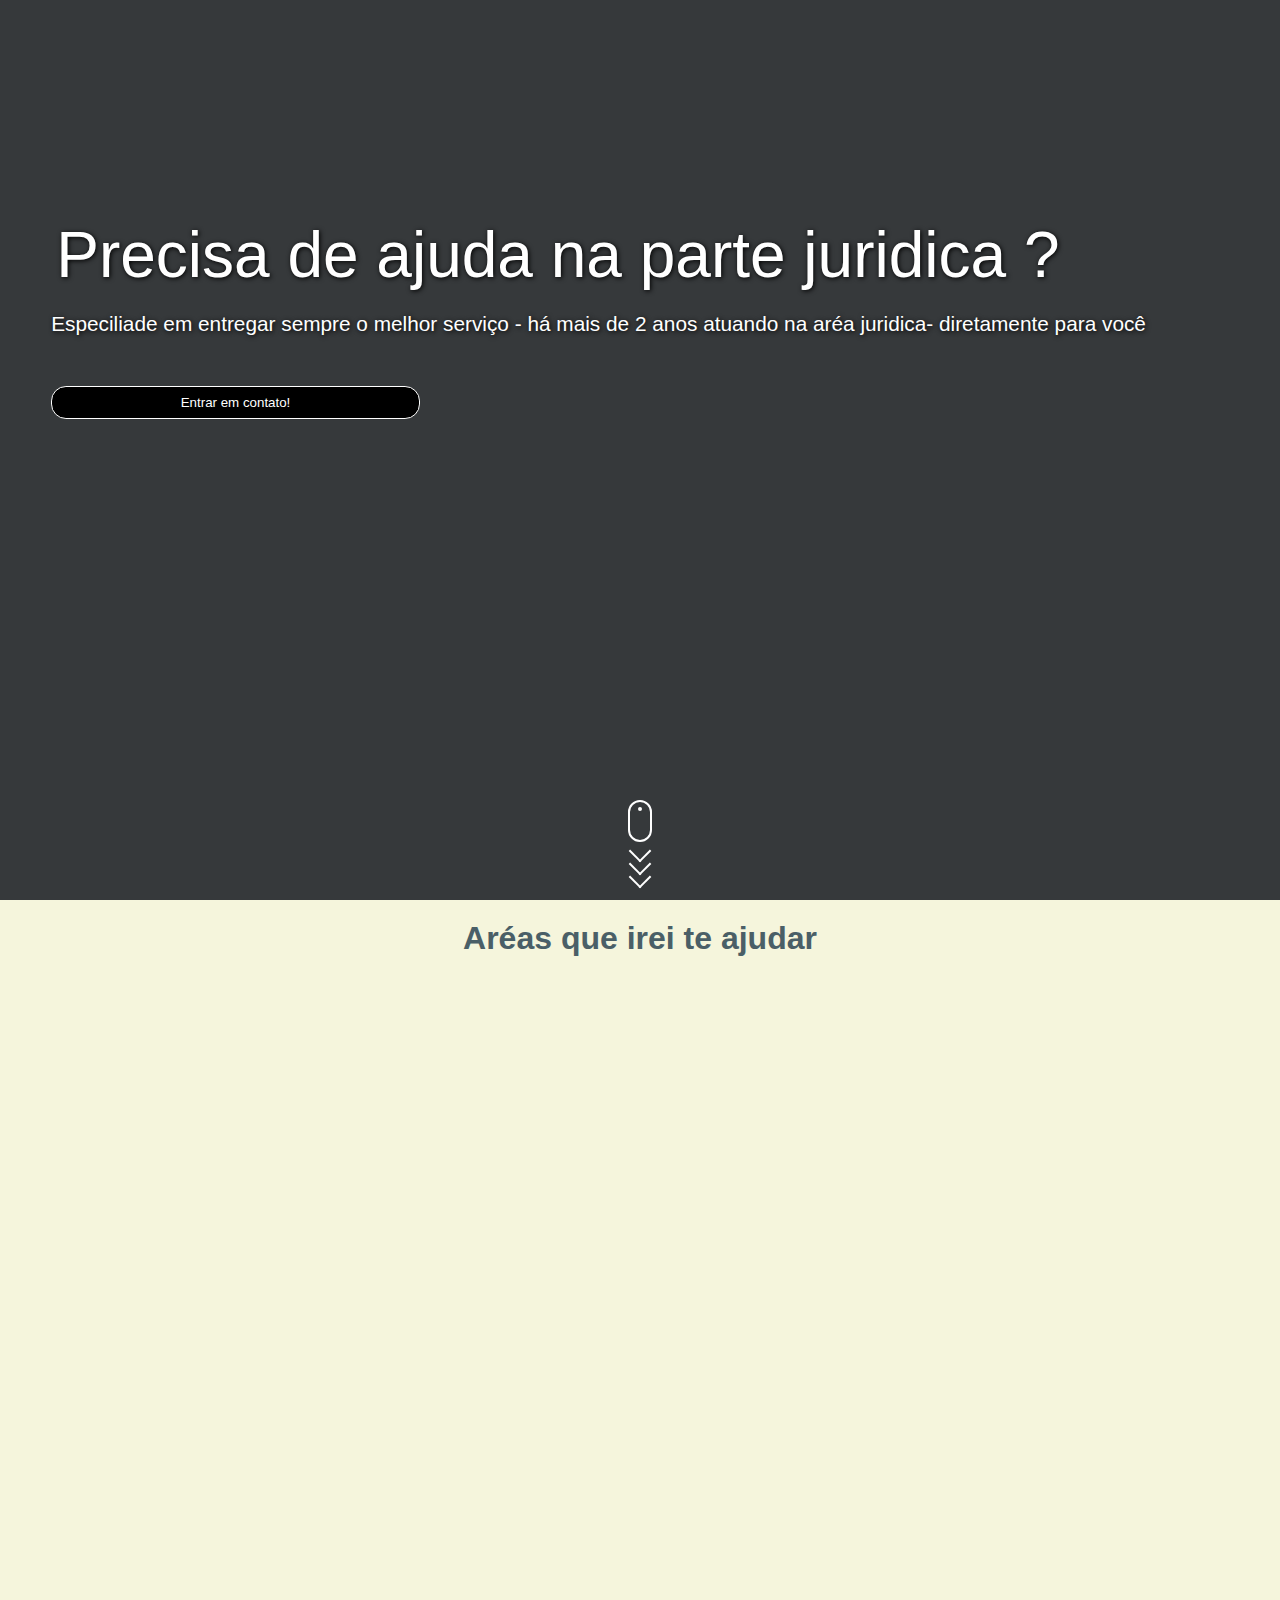
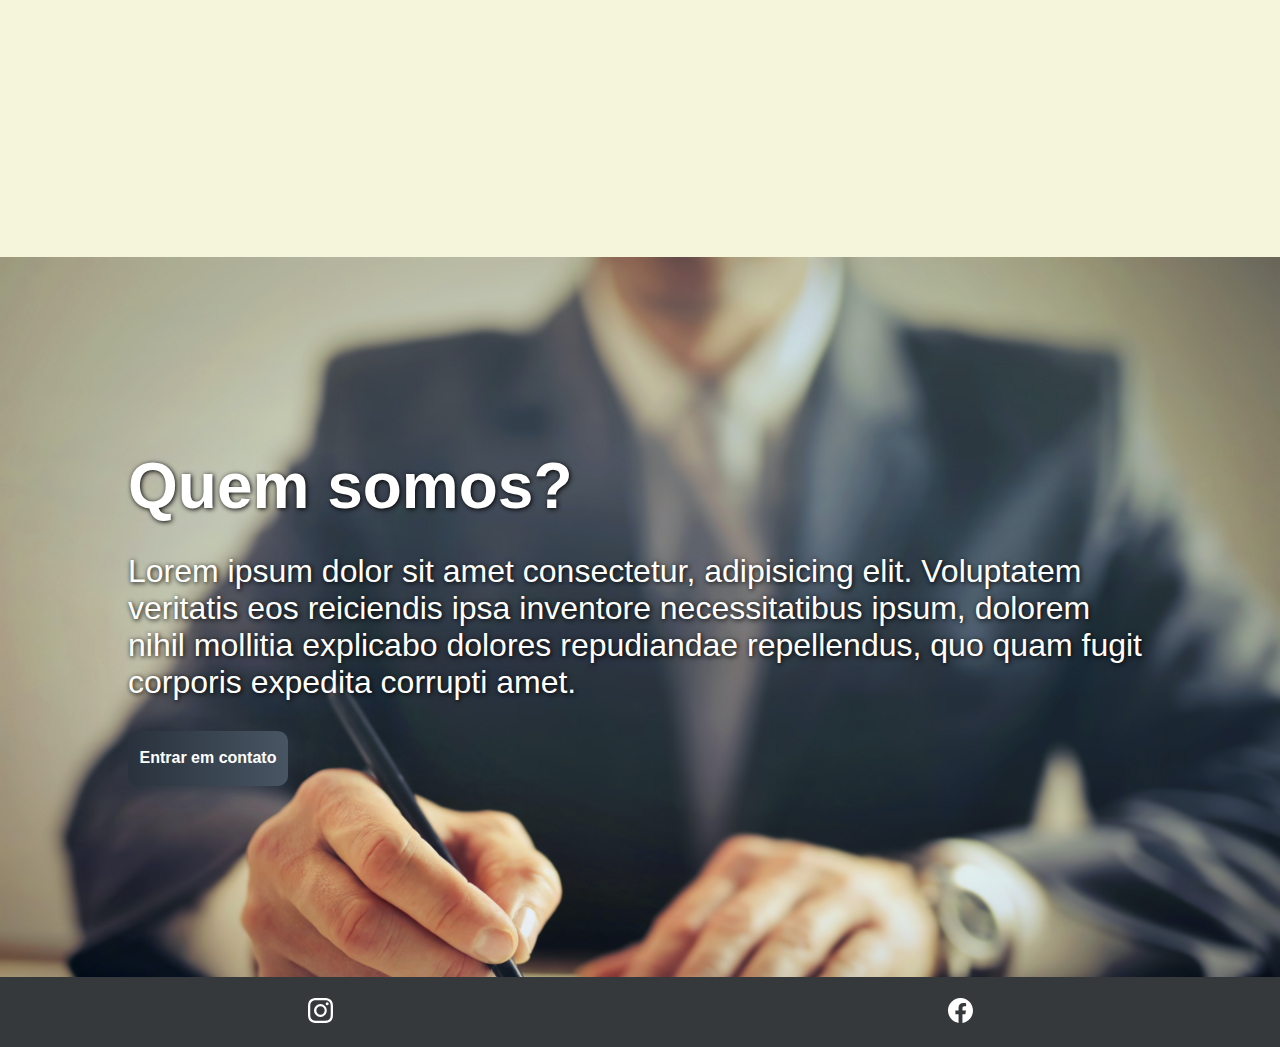
==== commit a1ec157e: "Erro css height & width with two effects of scroll" ====
--- a/index.html
+++ b/index.html
@@ -5,13 +5,13 @@
     <meta http-equiv="X-UA-Compatible" content="IE=edge">
     <meta name="viewport" content="width=device-width, initial-scale=1.0">
     <title>Document</title>
-    <link rel="stylesheet" href="style2.css">
-
+    <link rel="stylesheet" href="style.css">
+    <script src="config.js"></script>
 </head>
 <body>
     <div class="container">
         
-        <section class=" first child reveal">
+        <section  class=" first child ">
             <div class="header">
                     <div class="title">
                         <div class="logo"><img src="" alt=""></div>
@@ -30,51 +30,50 @@
                             <span class="m_scroll_arrows trei"></span>
                         </div>
                 </div>
-                    <!-- <div class="background_img" style="background-color: pink;"><img src="" alt="imagem aqui"></div> -->
             </div>
         </section>
 
-        <section class="second child reveal"> 
-            <div class="container_categorias">
+        <section  class="second child "> 
+            <div  class="container_categorias">
 
                 <h1>Aréas que irei te ajudar</h1>
-                <div class="categorias">
-                    <div class="card">
+                <div class=" reveal categorias">
+                    <div class=" card">
                         <div class="card_img"> <img src="./media/lawerbalance.png" alt=""></div>
                         <h3>Nome da area</h3>
                         <div class="card_text">Lorem, ipsum dolor sit amet consectetur adipisicing elit. Distinctio enim
                             voluptatum hic. Ex necessitatibus cum distinctio animi quaerat quibusdam repudiandae?
                         </div>
                     </div>
-                    <div class="card">
+                    <div class=" reveal card">
                         <div class="card_img"> <img src="./media/lawerbalance.png" alt=""></div>
                         <h3>Nome da area</h3>
                         <div class="card_text">Lorem, ipsum dolor sit amet consectetur adipisicing elit. Distinctio enim
                             voluptatum hic. Ex necessitatibus cum distinctio animi quaerat quibusdam repudiandae?
                         </div>
                     </div>
-                    <div class="card">
+                    <div class=" reveal card">
                         <div class="card_img"> <img src="./media/lawerbalance.png" alt=""></div>
                         <h3>Nome da area</h3>
                         <div class="card_text">Lorem, ipsum dolor sit amet consectetur adipisicing elit. Distinctio enim
                             voluptatum hic. Ex necessitatibus cum distinctio animi quaerat quibusdam repudiandae?
                         </div>
                     </div>
-                    <div class="card">
+                    <div class="reveal card">
                         <div class="card_img"> <img src="./media/lawerbalance.png" alt=""></div>
                         <h3>Nome da area</h3>
                         <div class="card_text">Lorem, ipsum dolor sit amet consectetur adipisicing elit. Distinctio enim
                             voluptatum hic. Ex necessitatibus cum distinctio animi quaerat quibusdam repudiandae?
                         </div>
                     </div>
-                    <div class="card">
+                    <div class="reveal card">
                         <div class="card_img"> <img src="./media/lawerbalance.png" alt=""></div>
                         <h3>Nome da area</h3>
                         <div class="card_text">Lorem, ipsum dolor sit amet consectetur adipisicing elit. Distinctio enim
                             voluptatum hic. Ex necessitatibus cum distinctio animi quaerat quibusdam repudiandae?
                         </div>
                     </div>
-                    <div class="card">
+                    <div class=" reveal card">
                         <div class="card_img"> <img src="./media/lawerbalance.png" alt=""></div>
                         <h3>Nome da area</h3>
                         <div class="card_text">Lorem, ipsum dolor sit amet consectetur adipisicing elit. Distinctio enim
@@ -100,14 +99,14 @@
             <div class="footer">
                 <div class="social">
                     <div class="social_icon">
-                        <svg xmlns="http://www.w3.org/2000/svg" width="16" height="16" fill="currentColor"
+                        <svg xmlns="http://www.w3.org/2000/svg" width="25" height="25" fill="currentColor"
                             class="bi bi-instagram" viewBox="0 0 16 16">
                             <path
                                 d="M8 0C5.829 0 5.556.01 4.703.048 3.85.088 3.269.222 2.76.42a3.917 3.917 0 0 0-1.417.923A3.927 3.927 0 0 0 .42 2.76C.222 3.268.087 3.85.048 4.7.01 5.555 0 5.827 0 8.001c0 2.172.01 2.444.048 3.297.04.852.174 1.433.372 1.942.205.526.478.972.923 1.417.444.445.89.719 1.416.923.51.198 1.09.333 1.942.372C5.555 15.99 5.827 16 8 16s2.444-.01 3.298-.048c.851-.04 1.434-.174 1.943-.372a3.916 3.916 0 0 0 1.416-.923c.445-.445.718-.891.923-1.417.197-.509.332-1.09.372-1.942C15.99 10.445 16 10.173 16 8s-.01-2.445-.048-3.299c-.04-.851-.175-1.433-.372-1.941a3.926 3.926 0 0 0-.923-1.417A3.911 3.911 0 0 0 13.24.42c-.51-.198-1.092-.333-1.943-.372C10.443.01 10.172 0 7.998 0h.003zm-.717 1.442h.718c2.136 0 2.389.007 3.232.046.78.035 1.204.166 1.486.275.373.145.64.319.92.599.28.28.453.546.598.92.11.281.24.705.275 1.485.039.843.047 1.096.047 3.231s-.008 2.389-.047 3.232c-.035.78-.166 1.203-.275 1.485a2.47 2.47 0 0 1-.599.919c-.28.28-.546.453-.92.598-.28.11-.704.24-1.485.276-.843.038-1.096.047-3.232.047s-2.39-.009-3.233-.047c-.78-.036-1.203-.166-1.485-.276a2.478 2.478 0 0 1-.92-.598 2.48 2.48 0 0 1-.6-.92c-.109-.281-.24-.705-.275-1.485-.038-.843-.046-1.096-.046-3.233 0-2.136.008-2.388.046-3.231.036-.78.166-1.204.276-1.486.145-.373.319-.64.599-.92.28-.28.546-.453.92-.598.282-.11.705-.24 1.485-.276.738-.034 1.024-.044 2.515-.045v.002zm4.988 1.328a.96.96 0 1 0 0 1.92.96.96 0 0 0 0-1.92zm-4.27 1.122a4.109 4.109 0 1 0 0 8.217 4.109 4.109 0 0 0 0-8.217zm0 1.441a2.667 2.667 0 1 1 0 5.334 2.667 2.667 0 0 1 0-5.334z" />
                         </svg>
                     </div>
                     <div class="social_icon">
-                        <svg xmlns="http://www.w3.org/2000/svg" width="16" height="16" fill="currentColor"
+                        <svg xmlns="http://www.w3.org/2000/svg" width="25" height="25" fill="currentColor"
                             class="bi bi-facebook" viewBox="0 0 16 16">
                             <path
                                 d="M16 8.049c0-4.446-3.582-8.05-8-8.05C3.58 0-.002 3.603-.002 8.05c0 4.017 2.926 7.347 6.75 7.951v-5.625h-2.03V8.05H6.75V6.275c0-2.017 1.195-3.131 3.022-3.131.876 0 1.791.157 1.791.157v1.98h-1.009c-.993 0-1.303.621-1.303 1.258v1.51h2.218l-.354 2.326H9.25V16c3.824-.604 6.75-3.934 6.75-7.951z" />
@@ -118,6 +117,8 @@
         </section>
 
     </div>
+
+
 </body>
-<script src="config.js"></script>
+
 </html>--- a/style.css
+++ b/style.css
@@ -0,0 +1,472 @@
+:root {
+    --color-prim: #36393b;
+    --color-2: #4a5f67;
+    --color-3: #eee6ab;
+    --color-4: #696758;
+
+}
+
+*,
+*:before,
+*:after {
+    -webkit-box-sizing: border-box;
+    -moz-box-sizing: border-box;
+    box-sizing: border-box;
+    margin: 0;
+}
+html {
+    scroll-behavior: smooth;
+}
+
+body {
+    margin: 0;
+    font-family: 'Helvetica', 'Arial', sans-serif;
+    color: white;
+    /*width: 100vw;
+    height: 100vh;*/
+}
+
+.box{
+    width: 300px;
+    height: 200px;
+    background-color: red;
+    margin: 20px;
+}
+.container{
+    width: 100%;
+    height: 100%;
+    background-color: beige;
+    scroll-snap-type: y mandatory ;
+    overflow-y: scroll;
+    overflow-x: hidden;
+}
+.first{
+    width: 100vw;
+    height: 100vh;
+    scroll-snap-align: start;  
+}
+.second{
+    padding-top: 20px;
+    height: max-content;
+    scroll-behavior: smooth;
+    scroll-snap-align: start end;
+}
+
+.container section {
+    min-width: 100vw;
+    min-height: 100vh;
+}
+
+
+
+
+
+.header {
+    display: flex;
+    flex-direction: column;
+    justify-content: space-between;
+    padding-top: 100px;
+    height: 100vh;
+    background-image: url('./media/lawerback.png');
+    background-size: cover;
+    background-blend-mode: color-burn 2px;
+    background-color: var(--color-prim);
+    background-repeat: no-repeat;
+    max-width: 100%;
+}
+
+.title {
+    text-shadow: 1px 1px 5px black;
+    margin-top: 100px;
+    display: flex;
+    padding-left: 4%;
+    width: 100%;
+
+    justify-content: flex-start;
+    flex-direction: column;
+
+}
+
+.title h1 {
+    border-left: 5px solid var(--color-prim);
+    font-size: 400%;
+    font-weight: lighter;
+}
+
+
+
+.title .text_about {
+    margin-bottom: 50px;
+    font-size: 1.3rem;
+    margin-top: 20px;
+}
+
+.separation {
+    width: 100%;
+    height: 20px;
+    background-color: rgb(252, 252, 173);
+}
+
+
+.categorias {
+    width: 100%;
+    display: grid;
+    grid-template-columns: 1fr 1fr 1fr;
+    min-height: 100vh;
+    flex-direction: column;
+    padding: 20px 0px 40px 0px;
+}
+
+.container_categorias h1 {
+    color: var(--color-2);
+    display: flex;
+    justify-content: center;
+}
+
+.card {
+    display: flex;
+    background-color: #4a5f67;
+    border-radius: 5px;
+    box-shadow: 7px 7px 13px 0px rgb(50 50 50 / 22%);
+    padding: 30px;
+    margin: 20px;
+    transition: all 0.3s ease-out;
+    flex-direction: column;
+    align-items: center;
+}
+
+.card_img {
+    display: flex;
+    justify-content: center;
+    margin-bottom: 40px;
+}
+
+.card_img img {
+
+    width: 50px;
+
+
+}
+.card_text{
+    margin: 20px 0px;
+}
+.about {
+    text-shadow: 1px 1px 5px black;
+    background-image: url('./media/pexels-andrea-piacquadio-3771097.jpg');
+    background-size: cover;
+    background-position: top;
+    padding: 10%;
+    min-height: 80vh;
+    background-color: var(--color-prim);
+    display: flex;
+    flex-direction: column;
+    justify-content: center;
+    align-items: flex-start;
+}
+
+.about h1 {
+    font-size: 4rem;
+}
+
+.about_text {
+    margin: 30px 0px;
+    font-size: 200%;
+}
+
+.contact {
+    min-height: 50vh;
+    background-color: var(--color-prim);
+}
+
+.footer .social {
+    height: 70px;
+    display: flex;
+    align-items: center;
+    justify-content: space-around;
+    background-color: var(--color-prim);
+}
+
+/* MEDIA SOCIAL */
+@media (max-width:768px) {
+    .categorias {
+        grid-template-columns: 1fr 1fr;
+    }
+}
+
+@media(max-width:450px) {
+    .title h1 {
+        font-size: 270%;
+    }
+
+    .header {
+        justify-content: flex-start;
+        padding-top: 10px;
+    }
+
+    .title .text_about {
+        margin-top: 40px;
+        margin-bottom: 50px;
+        font-size: 1.3rem;
+    }
+
+    .bn1 {
+        width: 60% !important;
+        height: 40px;
+    }
+
+    .categorias {
+        grid-template-columns: 1fr;
+    }
+
+    .about_text {
+        font-size: 130%;
+    }
+}
+
+/* FEATURES */
+.bn1 {
+    width: 30%;
+    background-color: #000000;
+    display: inline-block;
+    padding: 0.6em 1.7em;
+    border: 0.1em solid #ffffff;
+    margin: 0 0.3em 0.3em 0;
+    border-radius: 1.12em;
+    box-sizing: border-box;
+    text-decoration: none;
+    font-family: 'Helvetica', 'Arial', sans-serif;
+
+    font-weight: 300;
+    color: #ffffff;
+    text-align: center;
+    transition: all 0.2s;
+}
+
+.bn1:hover {
+    color: #000000;
+    background-color: #ffffff;
+}
+
+
+.bn632-hover {
+    width: 160px;
+    font-size: 16px;
+    font-weight: 600;
+    color: #fff;
+    background-color: #000000;
+    cursor: pointer;
+    height: 55px;
+    text-align: center;
+    border: none;
+    background-size: 300% 100%;
+    border-radius: 10px;
+    moz-transition: all .4s ease-in-out;
+    -o-transition: all .4s ease-in-out;
+    -webkit-transition: all .4s ease-in-out;
+    transition: all .4s ease-in-out;
+}
+
+.bn632-hover:hover {
+    background-position: 100% 0;
+    moz-transition: all .4s ease-in-out;
+    -o-transition: all .4s ease-in-out;
+    -webkit-transition: all .4s ease-in-out;
+    transition: all .4s ease-in-out;
+}
+
+.bn632-hover:focus {
+    outline: none;
+}
+
+.bn632-hover.bn25 {
+    background-image: linear-gradient(to right,
+            #29323c,
+            #485563,
+            #353c41,
+            #eee6ab);
+    box-shadow: 0 4px 15px 0 rgba(45, 54, 65, 0.75);
+}
+
+
+
+.mouse_scroll {
+	display: block;
+	margin: 0 auto;
+	width: 24px;
+	height: 100px;
+	margin-top: 125px;
+}
+
+
+.m_scroll_arrows
+{
+  display: block;
+  width: 5px;
+  height: 5px;
+  -ms-transform: rotate(45deg); /* IE 9 */
+  -webkit-transform: rotate(45deg); /* Chrome, Safari, Opera */
+  transform: rotate(45deg);
+   
+  border-right: 2px solid white;
+  border-bottom: 2px solid white;
+  margin: 0 0 3px 4px;
+  
+  width: 16px;
+  height: 16px;
+}
+
+
+.unu
+{
+  margin-top: 1px;
+}
+
+.unu, .doi, .trei
+{
+    -webkit-animation: mouse-scroll 1s infinite;
+    -moz-animation: mouse-scroll 1s infinite;
+    animation: mouse-scroll 1s infinite;
+  
+}
+
+.unu
+{
+  -webkit-animation-delay: .1s;
+  -moz-animation-delay: .1s;
+  -webkit-animation-direction: alternate;
+  
+  animation-direction: alternate;
+  animation-delay: alternate;
+}
+
+.doi
+{
+  -webkit-animation-delay: .2s;
+  -moz-animation-delay: .2s;
+  -webkit-animation-direction: alternate;
+  
+  animation-delay: .2s;
+  animation-direction: alternate;
+  
+  margin-top: -6px;
+}
+
+.trei
+{
+  -webkit-animation-delay: .3s;
+  -moz-animation-delay: .3s;
+  -webkit-animation-direction: alternate;
+  
+  animation-delay: .3s;
+  animation-direction: alternate;
+  
+  
+  margin-top: -6px;
+}
+
+.mouse {
+  height: 42px;
+  width: 24px;
+  border-radius: 14px;
+  transform: none;
+  border: 2px solid white;
+  top: 170px;
+}
+
+.wheel {
+  height: 5px;
+  width: 2px;
+  display: block;
+  margin: 5px auto;
+  background: white;
+  position: relative;
+  
+  height: 4px;
+  width: 4px;
+  border: 2px solid #fff;
+  -webkit-border-radius: 8px;
+          border-radius: 8px;
+}
+
+.wheel {
+  -webkit-animation: mouse-wheel 0.6s linear infinite;
+  -moz-animation: mouse-wheel 0.6s linear infinite;
+  animation: mouse-wheel 0.6s linear infinite;
+}
+
+@-webkit-keyframes mouse-wheel{
+   0% {
+    opacity: 1;
+    -webkit-transform: translateY(0);
+    -ms-transform: translateY(0);
+    transform: translateY(0);
+  }
+
+  100% {
+    opacity: 0;
+    -webkit-transform: translateY(6px);
+    -ms-transform: translateY(6px);
+    transform: translateY(6px);
+  }
+}
+@-moz-keyframes mouse-wheel {
+  0% { top: 1px; }
+  25% { top: 2px; }
+  50% { top: 3px;}
+  75% { top: 2px;}
+  100% { top: 1px;}
+}
+@-o-keyframes mouse-wheel {
+
+   0% { top: 1px; }
+  25% { top: 2px; }
+  50% { top: 3px;}
+  75% { top: 2px;}
+  100% { top: 1px;}
+}
+@keyframes mouse-wheel {
+
+   0% { top: 1px; }
+  25% { top: 2px; }
+  50% { top: 3px;}
+  75% { top: 2px;}
+  100% { top: 1px;}
+}
+
+@-webkit-keyframes mouse-scroll {
+
+  0%   { opacity: 0;}
+  50%  { opacity: .5;}
+  100% { opacity: 1;}
+}
+@-moz-keyframes mouse-scroll {
+
+  0%   { opacity: 0; }
+  50%  { opacity: .5; }
+  100% { opacity: 1; }
+}
+@-o-keyframes mouse-scroll {
+
+  0%   { opacity: 0; }
+  50%  { opacity: .5; }
+  100% { opacity: 1; }
+}
+@keyframes mouse-scroll {
+
+  0%   { opacity: 0; }
+  50%  { opacity: .5; }
+  100% { opacity: 1; }
+}
+
+
+.reveal{
+    position: relative;
+    transform: translateY(150px);
+    opacity: 0;
+    transition: 1s all ease;
+  }
+  
+  .reveal.active{
+    transform: translateY(0);
+    opacity: 1;
+  }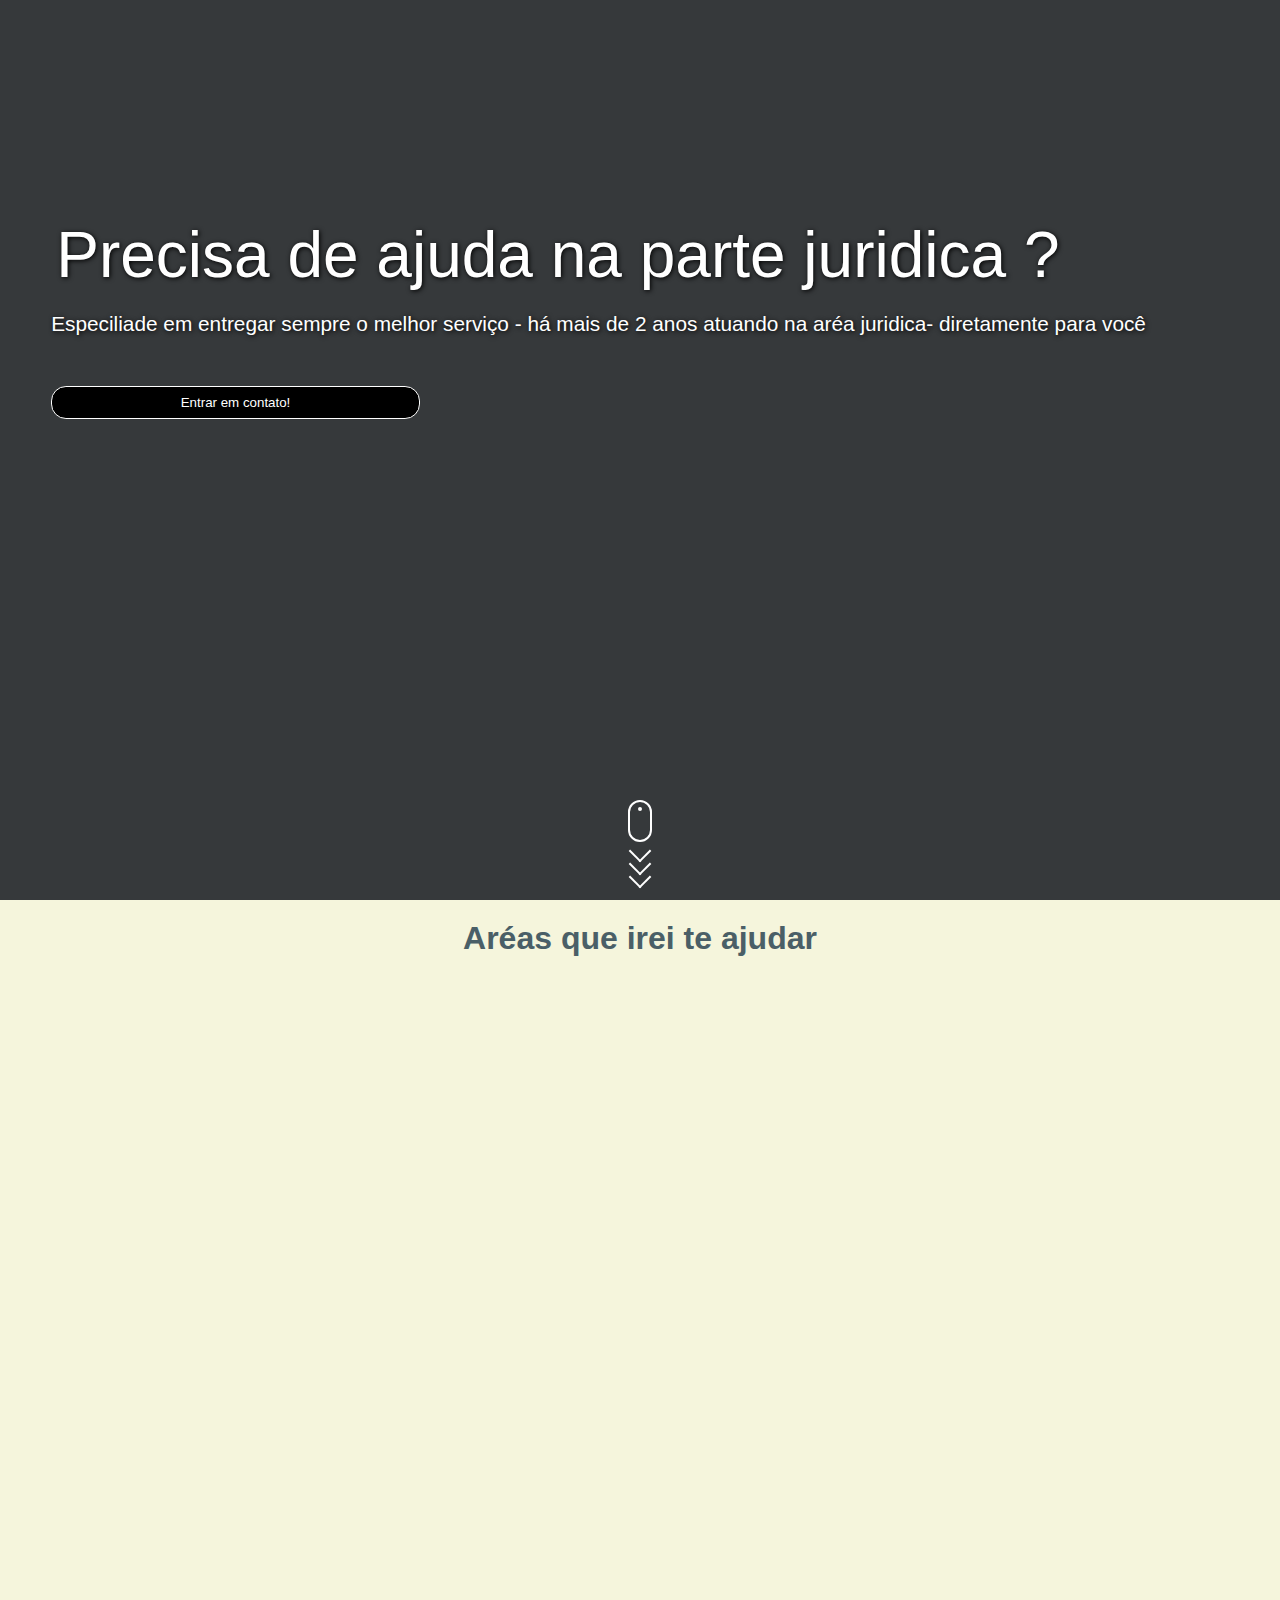
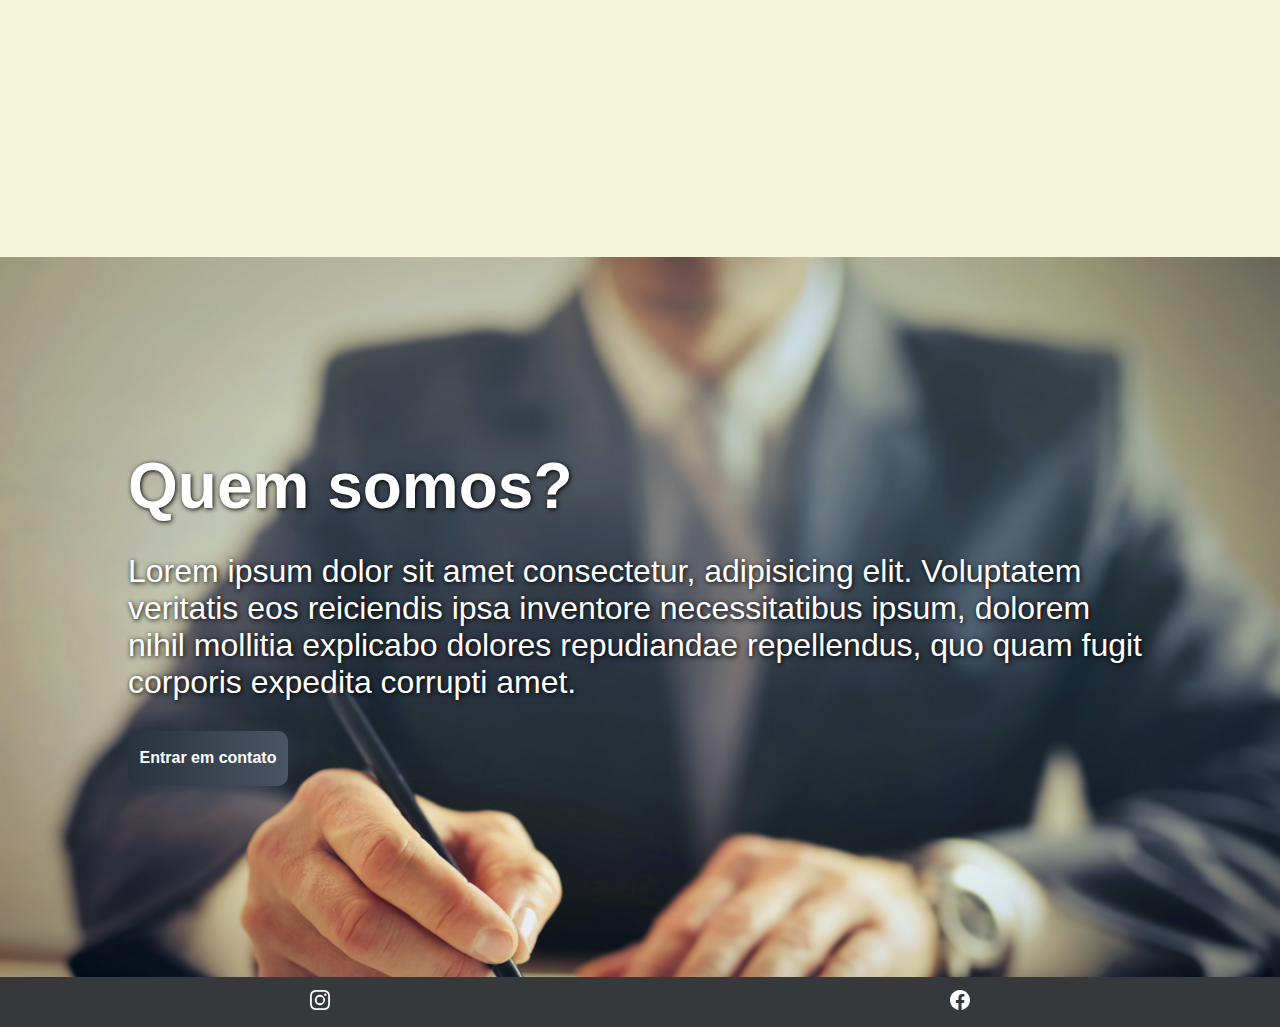
==== commit 5e64043a: "Erro css height & width with two effects of scroll" ====
--- a/index.html
+++ b/index.html
@@ -99,14 +99,14 @@
             <div class="footer">
                 <div class="social">
                     <div class="social_icon">
-                        <svg xmlns="http://www.w3.org/2000/svg" width="25" height="25" fill="currentColor"
+                        <svg xmlns="http://www.w3.org/2000/svg" width="20" height="20" fill="currentColor"
                             class="bi bi-instagram" viewBox="0 0 16 16">
                             <path
                                 d="M8 0C5.829 0 5.556.01 4.703.048 3.85.088 3.269.222 2.76.42a3.917 3.917 0 0 0-1.417.923A3.927 3.927 0 0 0 .42 2.76C.222 3.268.087 3.85.048 4.7.01 5.555 0 5.827 0 8.001c0 2.172.01 2.444.048 3.297.04.852.174 1.433.372 1.942.205.526.478.972.923 1.417.444.445.89.719 1.416.923.51.198 1.09.333 1.942.372C5.555 15.99 5.827 16 8 16s2.444-.01 3.298-.048c.851-.04 1.434-.174 1.943-.372a3.916 3.916 0 0 0 1.416-.923c.445-.445.718-.891.923-1.417.197-.509.332-1.09.372-1.942C15.99 10.445 16 10.173 16 8s-.01-2.445-.048-3.299c-.04-.851-.175-1.433-.372-1.941a3.926 3.926 0 0 0-.923-1.417A3.911 3.911 0 0 0 13.24.42c-.51-.198-1.092-.333-1.943-.372C10.443.01 10.172 0 7.998 0h.003zm-.717 1.442h.718c2.136 0 2.389.007 3.232.046.78.035 1.204.166 1.486.275.373.145.64.319.92.599.28.28.453.546.598.92.11.281.24.705.275 1.485.039.843.047 1.096.047 3.231s-.008 2.389-.047 3.232c-.035.78-.166 1.203-.275 1.485a2.47 2.47 0 0 1-.599.919c-.28.28-.546.453-.92.598-.28.11-.704.24-1.485.276-.843.038-1.096.047-3.232.047s-2.39-.009-3.233-.047c-.78-.036-1.203-.166-1.485-.276a2.478 2.478 0 0 1-.92-.598 2.48 2.48 0 0 1-.6-.92c-.109-.281-.24-.705-.275-1.485-.038-.843-.046-1.096-.046-3.233 0-2.136.008-2.388.046-3.231.036-.78.166-1.204.276-1.486.145-.373.319-.64.599-.92.28-.28.546-.453.92-.598.282-.11.705-.24 1.485-.276.738-.034 1.024-.044 2.515-.045v.002zm4.988 1.328a.96.96 0 1 0 0 1.92.96.96 0 0 0 0-1.92zm-4.27 1.122a4.109 4.109 0 1 0 0 8.217 4.109 4.109 0 0 0 0-8.217zm0 1.441a2.667 2.667 0 1 1 0 5.334 2.667 2.667 0 0 1 0-5.334z" />
                         </svg>
                     </div>
                     <div class="social_icon">
-                        <svg xmlns="http://www.w3.org/2000/svg" width="25" height="25" fill="currentColor"
+                        <svg xmlns="http://www.w3.org/2000/svg" width="20" height="20" fill="currentColor"
                             class="bi bi-facebook" viewBox="0 0 16 16">
                             <path
                                 d="M16 8.049c0-4.446-3.582-8.05-8-8.05C3.58 0-.002 3.603-.002 8.05c0 4.017 2.926 7.347 6.75 7.951v-5.625h-2.03V8.05H6.75V6.275c0-2.017 1.195-3.131 3.022-3.131.876 0 1.791.157 1.791.157v1.98h-1.009c-.993 0-1.303.621-1.303 1.258v1.51h2.218l-.354 2.326H9.25V16c3.824-.604 6.75-3.934 6.75-7.951z" />
--- a/style.css
+++ b/style.css
@@ -179,7 +179,7 @@
 }
 
 .footer .social {
-    height: 70px;
+    height: 50px;
     display: flex;
     align-items: center;
     justify-content: space-around;
